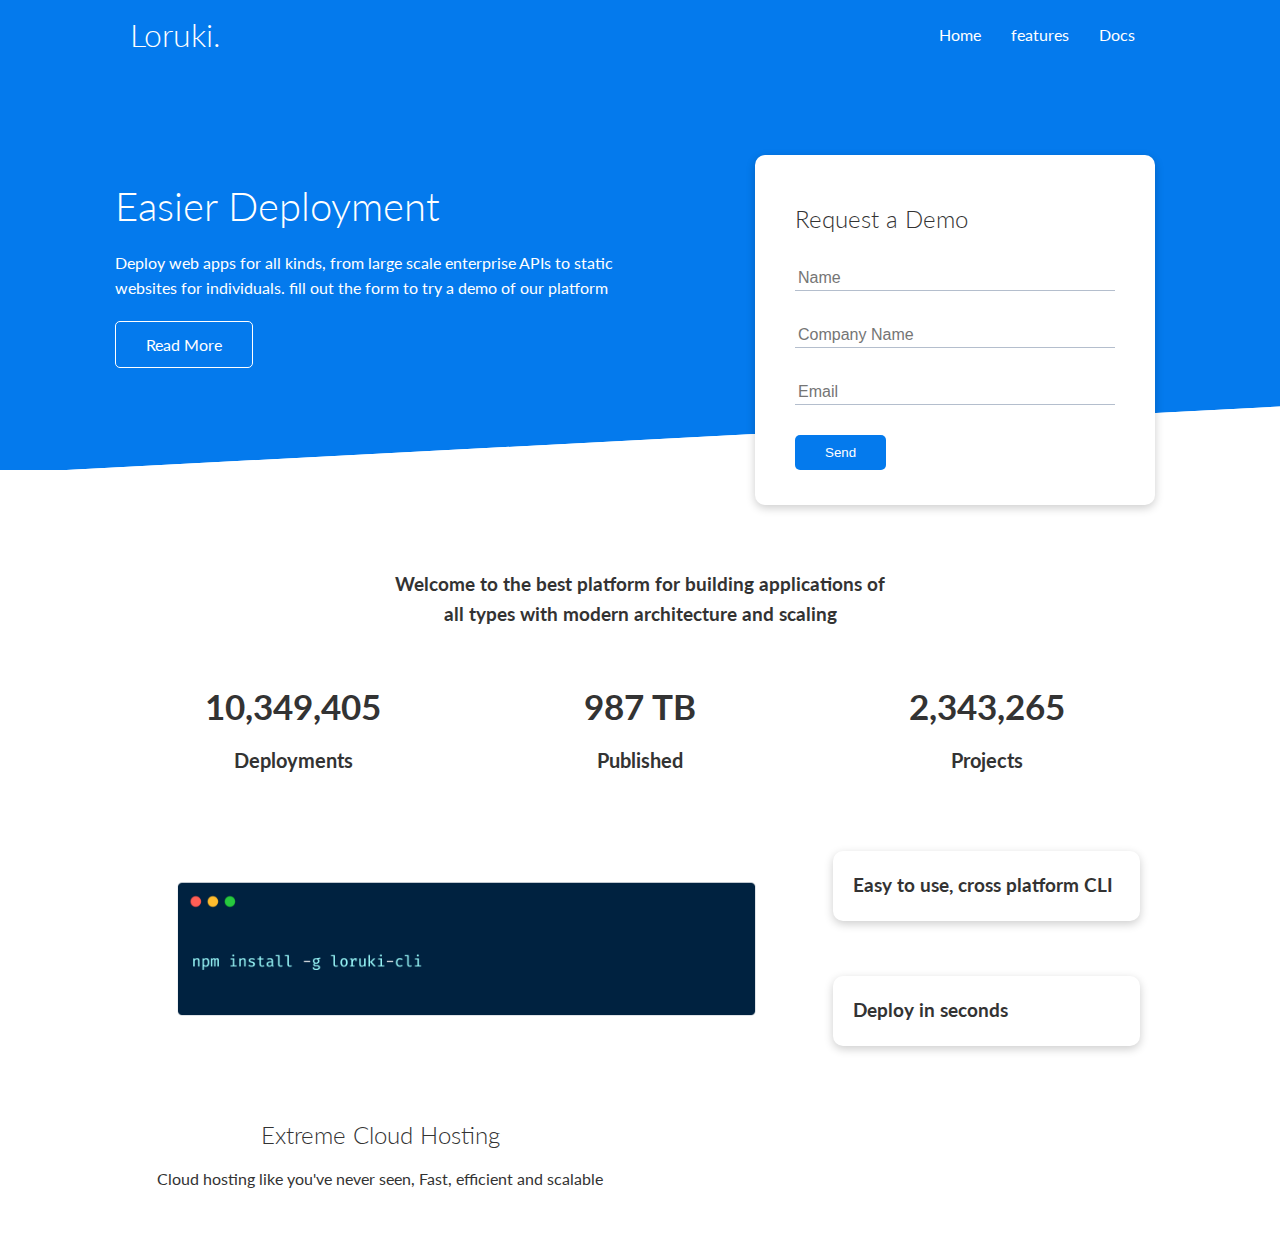
==== index.html @ 78330f2a "implemented UI" ====
<!DOCTYPE html>
<html lang="en">
<head>
    <meta charset="UTF-8">
    <meta http-equiv="X-UA-Compatible" content="IE=edge">
    <meta name="viewport" content="width=device-width, initial-scale=1.0">
    <link rel="stylesheet" href="https://cdnjs.cloudflare.com/ajax/libs/font-awesome/5.15.3/css/all.min.css" integrity="sha512-iBBXm8fW90+nuLcSKlbmrPcLa0OT92xO1BIsZ+ywDWZCvqsWgccV3gFoRBv0z+8dLJgyAHIhR35VZc2oM/gI1w==" crossorigin="anonymous" referrerpolicy="no-referrer" />
    <link rel="stylesheet" href="css/utilities.css">
    <link rel="stylesheet" href="css/style.css">
    <title>Loruki | Cloud hosting For Everyone</title>
</head>
<body>
    <!-- Navbar-->
    <div class="navbar">
    <div class="container flex">
        <h1 class="logo">Loruki.</h1>
        <nav>
            <ul>
                <li><a href="index.html">Home</a></li>
                <li><a href="features.html">features</a></li>
                <li><a href="docs.html">Docs</a></li>

            </ul>
        </nav>

    </div>
    </div>
    <!--Showcase-->
    <section class="showcase"> 
        <div class="container grid">
            <div class="showcase-text">
            <h1>Easier Deployment</h1>
            <p>Deploy web apps for all kinds, from large scale enterprise APIs to static websites for individuals. fill out the form to try a demo of our platform </p>
            <a href="features.html" class="btn btn-outline">Read More</a>
        </div>
        <div class="showcase-form card"> 
            <h2>Request a Demo</h2>
            <form>
                <div class="form-control">
                    <input type="text" name="name" placeholder="Name" required>
                </div>

                <div class="form-control">
                    <input type="text" name="company" placeholder="Company Name" required>
                </div>

                <div class="form-control">
                    <input type="text" name="email" placeholder="Email" required>

                </div>
                <input type="submit" value="Send" class="btn btn-primary">

            </form>

        </div>

    </section>

 <!--Stats-->
    <section class="stats">
        <div class="container">
            <h3 class="stats-heading text-center my-1">  <!--my is the margin at the top and bottom-->
                Welcome to the best platform for building applications of all types with modern architecture and scaling
            </h3>

            <div class="grid grid-3 text-center my-4">
                 <div>
                     <i class="fas fa-server fa-3x"></i>
                     <h3>10,349,405</h3>
                     <p class="text-secondary">Deployments</p>

                 </div>
                 <div>
                    <i class="fas fa-upload fa-3x"></i>
                    <h3>987 TB</h3>
                    <p class="text-secondary">Published</p>
                 </div>
                 <div>
                    <i class="fas fa-project-diagram fa-3x"></i>
                    <h3>2,343,265</h3>
                    <p class="text-secondary">Projects</p>
                 </div>

            </div>
            
        </div>

     </section>

     <!--Cli-->
     <section class="cli">
         <div class="container grid">
             <img src="images/cli.png" alt="">
             <div class="card">
                 <h3>Easy to use, cross platform CLI</h3>

             </div>
             <div class="card">
                 <h3>Deploy in seconds</h3>

             </div>
    

         </div>

     </section>

     <!-- Cloud -->
     <section class="cloud bg-primary my-2 py-2">
         <div class="container grid">
             <div class="text-center">
                 <h2 class="lg">Extreme Cloud Hosting</h2>
                 <p class="lead my-1">Cloud hosting like you've never seen, Fast, efficient and scalable</p> 


             </div>

         </div>

     </section>

</body>
</html>
---- css/utilities.css ----
.container {
    max-width: 1100px;
    margin: 0 auto;
    overflow: auto;
    padding: 0 40px;
}

.card {
    background-color: #fff;
    color: #333;
    border-radius: 10px;
    box-shadow: 0 3px 10px rgba(0, 0, 0, 0.2);
    padding: 20px;
    margin: 10px;
}

.btn {
    display: inline-block;
    padding: 10px 30px;
    cursor: pointer;
    background-color: var(--primary-color);
    color: #fff;
    border: none;
    border-radius: 5px;

}

.btn-outline {
    background-color: transparent;
    border: 1px #fff solid;
}

.btn:hover {
    transform: scale(0.98);
}

.text-center {
    text-align: center;
}

.flex {
    display: flex;
    justify-content: center;
    align-items: center;
    height: 100%;
}

.grid {
    display: grid;
    grid-template-columns: 1fr 1fr; /* you can also use repeat(2, 1fr) to achieve the same thing */
    gap: 20px;
    justify-content: center;
    align-items: center;
    height: 100%;
}

.grid-3 {
    grid-template-columns: repeat(3, 1fr);
}

/* Margin ; html is normally set to 16px by default, rem is the root element font size, 1 rem = 1 x 16 */
.my-1 {
    margin: 1rem 0;
}

.my-2 {
    margin: 1.5rem 0;
}

.my-3 {
    margin: 2rem 0;
}

.my-4 {
    margin: 3rem 0;
}

.my-5 {
    margin: 4rem 0;
}

.m-1 {
    margin: 1rem;
}

.m-2 {
    margin: 1.5rem;
}

.m-3 {
    margin: 2rem;
}

.m-4 {
    margin: 3rem;
}

.m-5 {
    margin: 4rem;
}

/*padding*/
.py-1 {
    padding: 1rem 0;
}

.py-2 {
    padding: 1.5rem 0;
}

.py-3 {
    padding: 2rem 0;
}

.py-4 {
    padding: 3rem 0;
}

.py-5 {
    padding: 4rem 0;
}

.p-1 {
    padding: 1rem;
}

.p-2 {
    padding: 1.5rem;
}

.p-3 {
    padding: 2rem;
}

.p-4 {
    padding: 3rem;
}

.p-5 {
    padding: 4rem;
}
---- css/style.css ----
@import url('https://fonts.googleapis.com/css2?family=Lato:wght@300&display=swap');

:root {
    --primary-color: #047aed;
}

* {
    box-sizing: border-box;
    padding: 0;
    margin: 0;
}

body {
    font-family: 'Lato', sans-serif;
    color: #333;
    line-height: 1.6;
}

ul {
    list-style-type: none;
}

a {
    text-decoration: none;
    color: #333;
}

h1, 
h2 {
    font-weight: 300;
    line-height: 1.2;
    margin: 10px 0;
}

p {
    margin: 10px 0;
}

img {
    width: 100%;
}

/* Navbar */
.navbar {
    background-color: var(--primary-color);
    color: #fff;
    height: 70px;
}

.navbar ul {
    display: flex;
}

.navbar a {
    color: #fff;
    padding: 10px;
    margin: 0 5px;
}

.navbar a:hover {
    border-bottom: 2px #fff solid;
}
.navbar .flex {
    justify-content: space-between;
}

/* Showcase */

.showcase {
    height: 400px;
    background-color: var(--primary-color);
    color: #fff;
    position: relative;
}

.showcase h1 {
    font-size: 40px;
}

.showcase p {
    margin: 20px 0;
}

.showcase .grid {
overflow: visible;
grid-template-columns: 55% 45%;
gap: 30px;
}

.showcase-form {
    position: relative;
    top: 60px;
    height: 350px;
    width: 400px;
    padding: 40px;
    z-index: 100;
    justify-self: flex-end;
}

.showcase-form .form-control {
    margin: 30px 0;
}

.showcase-form input[type='text'],
.showcase-form input[type='email'] {
    border: 0;
    border-bottom: 1px solid #b4becd;
    width: 100%;
    padding: 3px;
    font-size: 16px;
}

.showcase-form input:focus {
    outline: none;

}

.showcase::before,
.showcase::after {
    content: '';
    position: absolute;
    height: 100px;
    bottom: -70px;
    right: 0;
    left: 0;
    background: white;
    transform: skewY(-3deg);
    -webkit-transform: skewY(-3deg);
    -moz-transform: skewY(-3deg);
    -ms-transform: skewY(-3deg);
}

/* Stats */
.stats {
    padding-top: 100px; /* Stats to remove the write up from under the skewed white part */
}

.stats-heading {
    max-width: 500px;
    margin: auto;
}

.stats .grid h3 {
    font-size: 35px;
}

.stats .grid p {
    font-size: 20px;
    font-weight: bold;
}

/* Cli*/
.cli .grid {
    grid-template-columns: repeat(3, 1fr);
    grid-template-rows: repeat(2, 1fr);
}

.cli .grid > *:first-child { /* this > *:first child will only affect the first property */
   grid-column: 1 / span 2;
   grid-row: 1 / span 2 ;
 
}
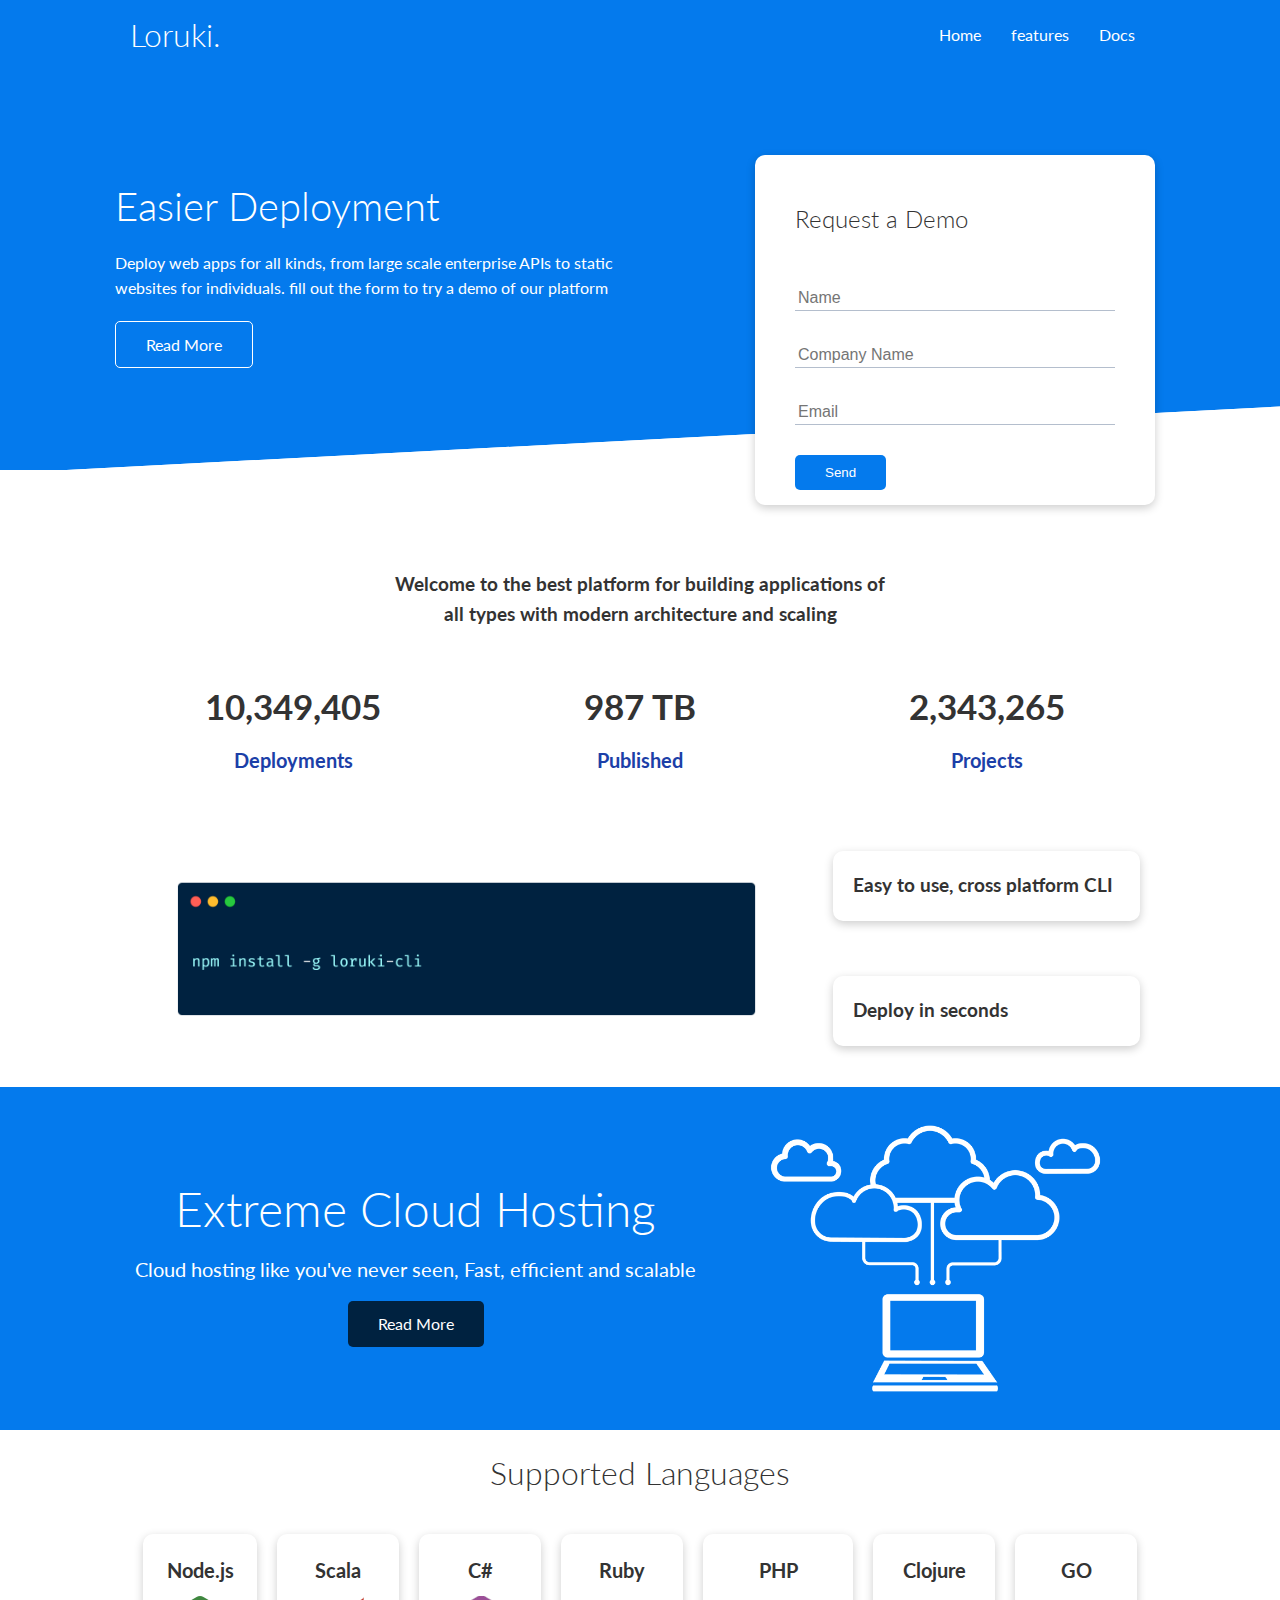
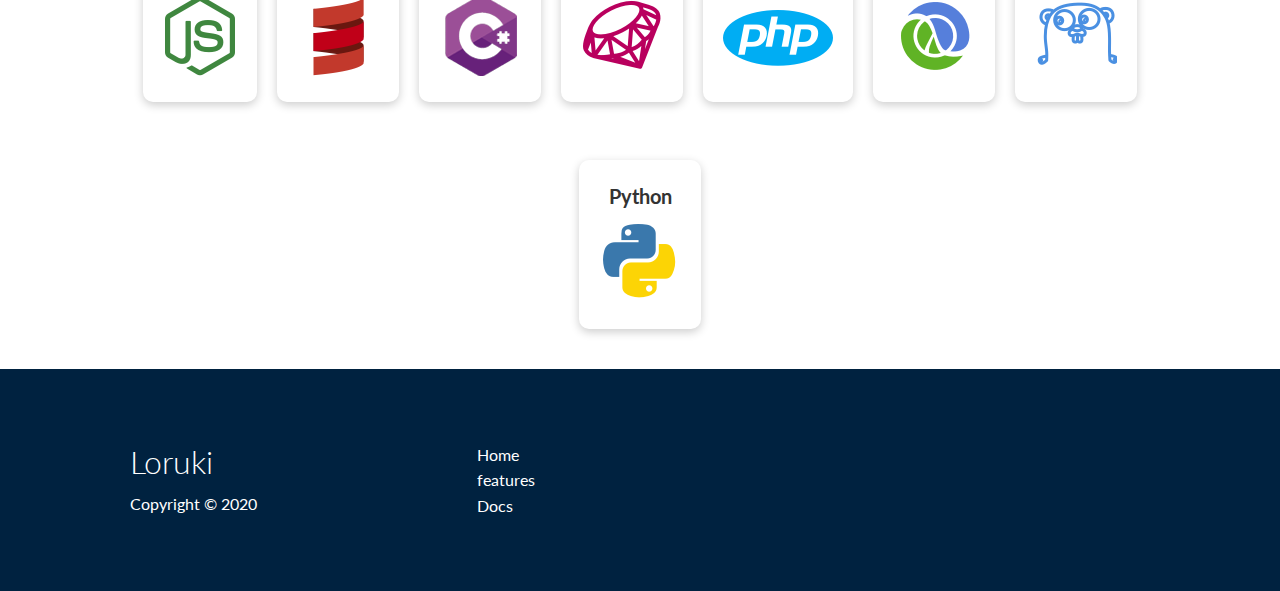
==== commit 4058a60e: "code updated" ====
--- a/index.html
+++ b/index.html
@@ -35,7 +35,11 @@
         </div>
         <div class="showcase-form card"> 
             <h2>Request a Demo</h2>
-            <form>
+            <form name="contact" method="POST" netlify-honeypot="bot-field" data-netlify="true"> 
+                <input type="hidden" name="form-name" value="contact">
+                <p class="hidden">
+                    <label>Don’t fill this out if you’re human: <input name="bot-field" /></label>
+                  </p>
                 <div class="form-control">
                     <input type="text" name="name" placeholder="Name" required>
                 </div>
@@ -111,13 +115,87 @@
              <div class="text-center">
                  <h2 class="lg">Extreme Cloud Hosting</h2>
                  <p class="lead my-1">Cloud hosting like you've never seen, Fast, efficient and scalable</p> 
-
-
-             </div>
+                 <a href="features.html" class="btn btn-dark">Read More</a>
+             </div>
+             
+              <img src="images/cloud.png" alt="">
 
          </div>
-
      </section>
-
+     <!--Languages-->
+     <section class="languages"> 
+         <h2 class="md text-center my-2">
+             Supported Languages
+         </h2>
+         <div class="container flex">
+             <div class="card">
+                 <h4>Node.js</h4>
+                 <img src="images/logo/node.png" alt="">
+
+             </div>
+            <div class="card">
+                 <h4>Scala</h4>
+                 <img src="images/logo/scala.png" alt="">
+
+            </div>
+             <div class="card">
+                <h4>C#</h4>
+                <img src="images/logo/csharp.png" alt="">
+
+            </div>
+            <div class="card">
+                <h4>Ruby</h4>
+                <img src="images/logo/ruby.png" alt="">
+
+            </div>
+            <div class="card">
+                <h4>PHP</h4>
+                <img src="images/logo/php.png" alt="">
+
+            </div>
+            <div class="card">
+                <h4>Clojure</h4>
+                <img src="images/logo/clojure.png" alt="">
+
+            </div>
+            <div class="card">
+                <h4>GO</h4>
+                <img src="images/logo/go.png" alt="">
+
+            </div>
+            <div class="card">
+                <h4>Python</h4>
+                <img src="images/logo/python.png" alt="">
+
+            </div>
+
+
+         </div>
+
+    </section>
+     
+    <!-- Footer -->
+    <footer class="footer bg-dark py-5">
+        <div class="container grid grid-3">
+            <div>
+                <h1>Loruki</h1>
+                <p>Copyright &copy; 2020</p> <!-- &copy: gives a copyright symbol-->
+            </div>
+            <nav>
+                 <ul>
+                    <li><a href="index.html">Home</a></li>
+                    <li><a href="features.html">features</a></li>
+                    <li><a href="docs.html">Docs</a></li>
+                </ul>
+            </nav>
+            <div class="social">
+                <a href="#"><i class="fab fa-github fa-2x"></i></a> <!--Fab font awesome is used for social media handles instead of fas-->
+                <a href="#"><i class="fab fa-facebook fa-2x"></i></a>  
+                <a href="#"><i class="fab fa-instagram fa-2x"></i></a>
+                <a href="#"><i class="fab fa-twitter fa-2x"></i></a>
+            </div>
+
+        </div>
+    </footer>
 </body>
 </html>--- a/css/utilities.css
+++ b/css/utilities.css
@@ -34,8 +34,111 @@
     transform: scale(0.98);
 }
 
+/* Backgrounds & colored buttons */
+.bg-primary,
+.btn-primary {
+    background-color: var(--primary-color);
+    color: #fff;
+
+}
+
+.bg-secondary,
+.btn-secondary {
+    background-color: var(--secondaryy-color);
+    color: #fff;
+}
+
+.bg-dark,
+.btn-dark {
+    background-color: var(--dark-color);
+    color: #fff;
+}
+.bg-light,
+.btn-light {
+    background-color: var(--light-color);
+    color: #333;
+}
+
+
+.bg-primary a,
+.btn-primary a,
+.bg-secondary a,
+.btn-secondary a,
+.bg-dark a,
+.btn-dark a {
+    color: #fff;
+}
+
+/* Text Colors */
+
+.text-primary {
+    color: var(--primary-color);
+   
+
+}
+
+.text-secondary {
+    color: var(--secondary-color);
+    
+}
+
+.text-dark {
+    color: var(--dark-color);
+   
+}
+.text-light {
+    color: var(--light-color);
+    
+}
+
+
+
+
+/* Text sizes */
+.lead {
+    font-size: 20px;
+}
+
+.sm { /*small*/
+    font-size: 1rem;
+}
+
+.md { /*medium*/
+    font-size: 2rem;
+}
+
+.lg { /*large*/
+    font-size: 3rem;
+}
+
+.xl { /* xtra large */
+    font-size: 4rem;
+}
+
 .text-center {
     text-align: center;
+}
+
+/* Alert */
+.alert {
+    background-color: var(--light-color);
+    padding: 10px 20px;
+    font-weight: bold;
+    margin: 15px 0;
+}
+
+.alert i {
+    margin-right: 10px;
+}
+
+.alert-success {
+    background-color: var(--success-color);
+    color: #fff;
+}
+
+.alert-error {
+    background-color: var(--error-color);
+    color: #fff;
 }
 
 .flex {
--- a/css/style.css
+++ b/css/style.css
@@ -2,6 +2,12 @@
 
 :root {
     --primary-color: #047aed;
+    --secondary-color: #1c3fa8;
+    --dark-color: #002240;
+    --light-color: #f4f4f4;
+    --success-color: #5cb85c;
+    --error-color: #d9534f;
+
 }
 
 * {
@@ -40,6 +46,18 @@
     width: 100%;
 }
 
+code,
+pre {
+    background: #333;
+    color: #fff;
+    padding: 10px;
+}
+
+.hidden {
+    visibility: hidden;
+    height: 0;
+}
+
 /* Navbar */
 .navbar {
     background-color: var(--primary-color);
@@ -85,6 +103,10 @@
 overflow: visible;
 grid-template-columns: 55% 45%;
 gap: 30px;
+}
+
+.showcase-text {
+    animation: slideInFromLeft 1s ease-in;
 }
 
 .showcase-form {
@@ -95,6 +117,7 @@
     padding: 40px;
     z-index: 100;
     justify-self: flex-end;
+    animation: slideInFromRight 1s ease-in;
 }
 
 .showcase-form .form-control {
@@ -133,6 +156,7 @@
 /* Stats */
 .stats {
     padding-top: 100px; /* Stats to remove the write up from under the skewed white part */
+    animation: slideInFromBottom 1s ease-in;
 }
 
 .stats-heading {
@@ -159,4 +183,200 @@
    grid-column: 1 / span 2;
    grid-row: 1 / span 2 ;
  
+}
+
+/* Cloud */
+.cloud .grid {
+    grid-template-columns: 4fr 3fr;
+}
+
+/* languages */
+.languages .flex { /* the flex will enable the items go to the next line when the browser is resized to make it more responsive*/
+    flex-wrap: wrap;
+}
+
+.languages .card {
+    text-align: center;
+    margin: 18px 10px 40px;
+    transition: transform 0.2s ease-in; /*this makes the hover move slower with ease */
+}
+
+.languages .card h4 {
+    font-size: 20px;
+    margin-bottom: 10px;
+}
+
+.languages .card:hover {
+    transform: translateY(-15px); /* translateY moves it along the Y axis the minus moves it upwards if it was + it will move downwards*/
+
+}
+
+/*Features and docs*/
+.features-head img,
+.docs-head img {
+    width: 200px;
+    justify-self: flex-end; /* to make the image be at the end */
+}
+
+.features-sub-head img {
+    width: 300px;
+    justify-self: flex-end;
+}
+
+.features-main .card > i { /* to put some space between the icon and the paragraph */
+    margin-right: 20px;
+
+}
+
+.features-main .grid {
+    padding: 30px;
+}
+
+.features-main .grid > *:first-child {
+    grid-column: 1 / span 3;
+}
+
+.features-main .grid > *:nth-child(2) { /* with nth child you can select any number you want to pass across */
+    grid-column: 1 / span 2;
+}
+
+/* Docs */
+.docs-main h3 {
+    margin: 20px 0;
+}
+
+.docs-main .grid {
+    grid-template-columns: 1fr 2fr;
+    align-items: flex-start; /* to make the grid start at the beginning i.e go to the top*/
+}
+
+.docs-main nav li {
+    font-size: 17px;
+    padding-bottom: 5px;
+    margin-bottom: 5px;
+    border-bottom: 1px #ccc solid;
+}
+
+.docs-main a:hover {
+    font-weight: bold;
+}
+
+/* Footer */
+.footer .social a {
+    margin: 0 10px;
+}
+
+/* Animations */
+@keyframes slideInFromLeft {
+    0% {
+        transform:translateX(-100%);
+    }
+
+    100% {
+        transform:translateY(0);
+    }
+}
+
+@keyframes slideInFromRight {
+    0% {
+        transform:translateX(100%);
+    }
+
+    100% {
+        transform:translateY(0);
+    }
+}
+
+@keyframes slideInFromTop {
+    0% {
+        transform:translateY(-100%);
+    }
+
+    100% {
+        transform:translateY(0);
+    }
+}
+
+@keyframes slideInFromBottom {
+    0% {
+        transform:translateX(100%);
+    }
+
+    100% {
+        transform:translateY(0);
+    }
+}
+
+/* Tablets and Under responsive */
+@media (max-width: 768px) { /* this is to make the site responsive for tablets ans screens 768px and below */
+    .grid,
+    .showcase .grid,
+    .stats .grid,
+    .cli .grid,
+    .cloud .grid,
+    .features-main .grid,
+    .docs-main .grid { /* to enable the site take up 1 single row and 1 single column */
+        grid-template-columns: 1fr;
+        grid-template-rows: 1fr;
+    }
+
+    .showcase {
+        height: auto;
+
+    }
+
+    .showcase-text {
+        text-align: center;
+        margin-top: 40px;
+        animation: slideInFromTop 1s ease-in; /* to make it come from the top for smaller screen */
+
+    }
+
+    .showcase-form { /* to make the "request a demo form" be aligned at the center */
+        justify-self: center;
+        margin: auto;
+        animation: slideInFromBottom 1s ease-in;
+    }
+
+    .cli .grid > *:first-child {
+        grid-column: 1;
+        grid-row: 1;
+    }
+
+    .features-head,
+    .features-sub-head,
+    .docs-main {
+        text-align: center;
+    }
+
+    .features-head img,
+    .features-sub-head img,
+    .docs-main img {
+        justify-self: center; /* to enable thee images align at the center */
+    }
+
+    .features-main .grid > *:first-child,
+    .features-main .grid > *:nth-child(2) {
+        grid-column: 1;
+    }
+
+}
+
+/* Mobile */
+@media (max-width: 500px) {
+    .navbar {
+        height: 110px;
+    }
+
+    .navbar .flex {
+        flex-direction: column; /* this sets logo and nav bar on top of each other */
+    }
+
+    .navbar ul {
+        padding: 10px;
+        background-color: rgba(0, 0, 0, 0.1); /* this gives the navbar a transparent background color */
+    }
+
+
+
 }